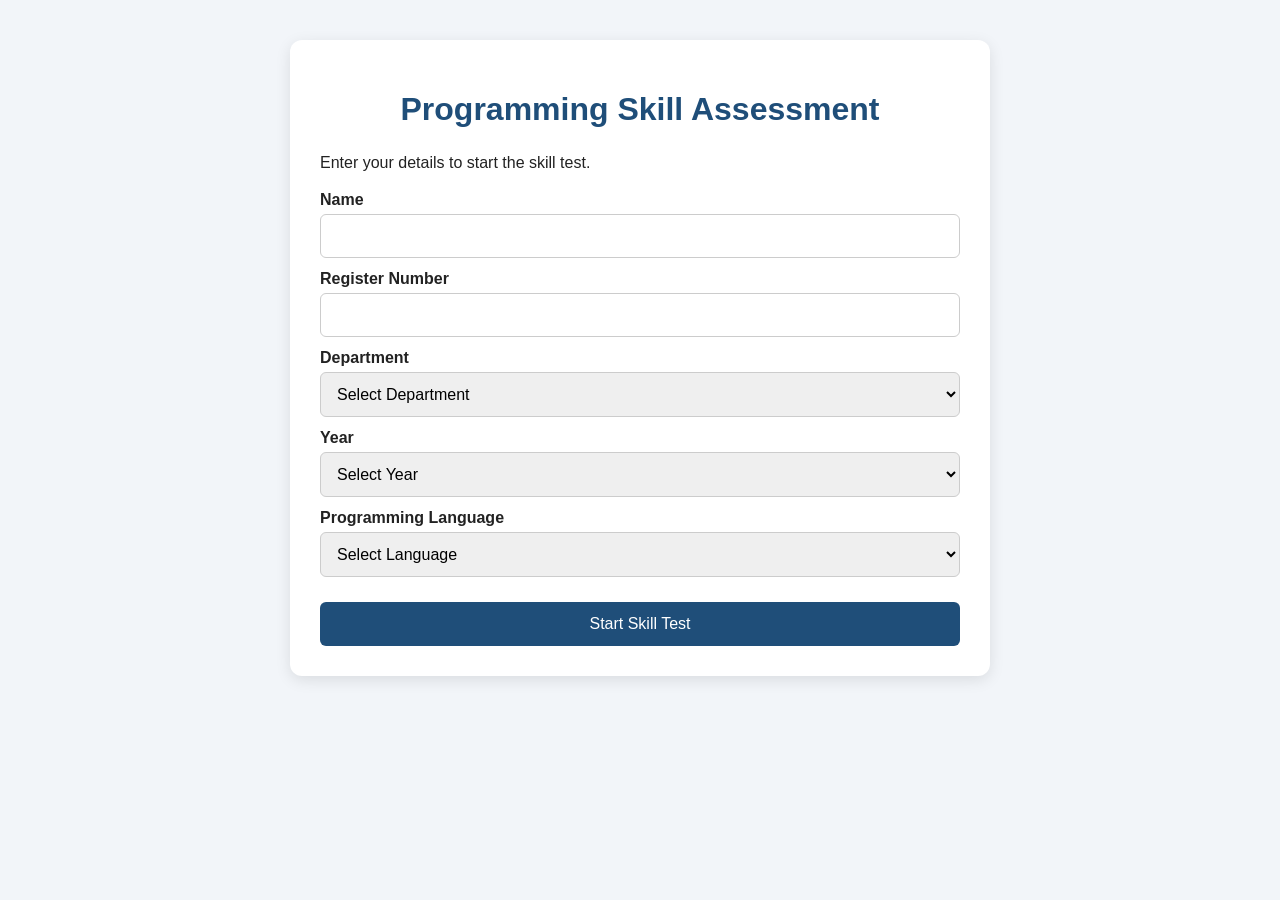
==== index.html @ f8fab147 "Add files via upload" ====
<!DOCTYPE html>
<html lang="en">
<head>
    <meta charset="UTF-8">
    <meta name="viewport" content="width=device-width, initial-scale=1.0">

    <title>Programming Skill Assessment</title>

    <link rel="stylesheet" href="style.css">
</head>

<body>

    <div class="container">

        <h1>Programming Skill Assessment</h1>

        <p>Enter your details to start the skill test.</p>

        <form id="studentForm">

            <label>Name</label>
            <input type="text" id="name" required>

            <label>Register Number</label>
            <input type="text" id="registerNo" required>

            <label>Department</label>
            <select id="department" required>
                <option value="">Select Department</option>
                <option value="CSE">CSE</option>
                <option value="ECE">ECE</option>
                <option value="EEE">EEE</option>
                <option value="IT">IT</option>
            </select>

            <label>Year</label>
            <select id="year" required>
                <option value="">Select Year</option>
                <option value="1st Year">1st Year</option>
                <option value="2nd Year">2nd Year</option>
                <option value="3rd Year">3rd Year</option>
                <option value="4th Year">4th Year</option>
            </select>

            <label>Programming Language</label>
            <select id="language" required>
                <option value="">Select Language</option>
                <option value="Python">Python</option>
                <option value="Java">Java</option>
                <option value="C">C</option>
                <option value="C++">C++</option>
            </select>

            <button type="submit" id="startButton">
                Start Skill Test
            </button>

        </form>

    </div>

    <script src="./script.js"></script>

</body>
</html>
---- style.css ----
* {
    box-sizing: border-box;
}

body {
    margin: 0;
    padding: 0;
    font-family: Arial, sans-serif;
    background: #f2f5f9;
    color: #222;
}

.container {
    width: 90%;
    max-width: 700px;
    margin: 40px auto;
    padding: 30px;
    background: white;
    border-radius: 12px;
    box-shadow: 0 4px 15px rgba(0, 0, 0, 0.1);
}

h1 {
    text-align: center;
    color: #1f4e79;
}

h2 {
    color: #1f4e79;
    margin-top: 25px;
}

h3 {
    color: #333;
    margin-top: 25px;
}

p {
    line-height: 1.6;
}

label {
    display: block;
    margin-top: 12px;
    font-weight: bold;
}

input[type="text"] {
    width: 100%;
    padding: 12px;
    margin-top: 5px;
    border: 1px solid #ccc;
    border-radius: 6px;
    font-size: 16px;
}

select {
    width: 100%;
    padding: 12px;
    margin-top: 5px;
    border: 1px solid #ccc;
    border-radius: 6px;
    font-size: 16px;
}

input[type="radio"] {
    width: auto;
    margin-right: 8px;
}

#skillTestForm label {
    font-weight: normal;
    padding: 10px;
    background: #f7f9fb;
    border-radius: 6px;
}

button {
    width: 100%;
    padding: 13px;
    margin-top: 25px;
    border: none;
    border-radius: 6px;
    background: #1f4e79;
    color: white;
    font-size: 16px;
    cursor: pointer;
}

button:hover {
    background: #163a5c;
}

.result-box {
    margin-top: 20px;
    padding: 20px;
    background: #f7f9fb;
    border-radius: 10px;
}

.score {
    font-size: 32px;
    font-weight: bold;
    text-align: center;
    color: #1f4e79;
}

.level {
    font-size: 24px;
    font-weight: bold;
    text-align: center;
}

.progress-container {
    margin-top: 20px;
}

progress {
    width: 100%;
    height: 25px;
}

.recommendation {
    margin-top: 20px;
    padding: 15px;
    background: #eef5ff;
    border-radius: 8px;
}
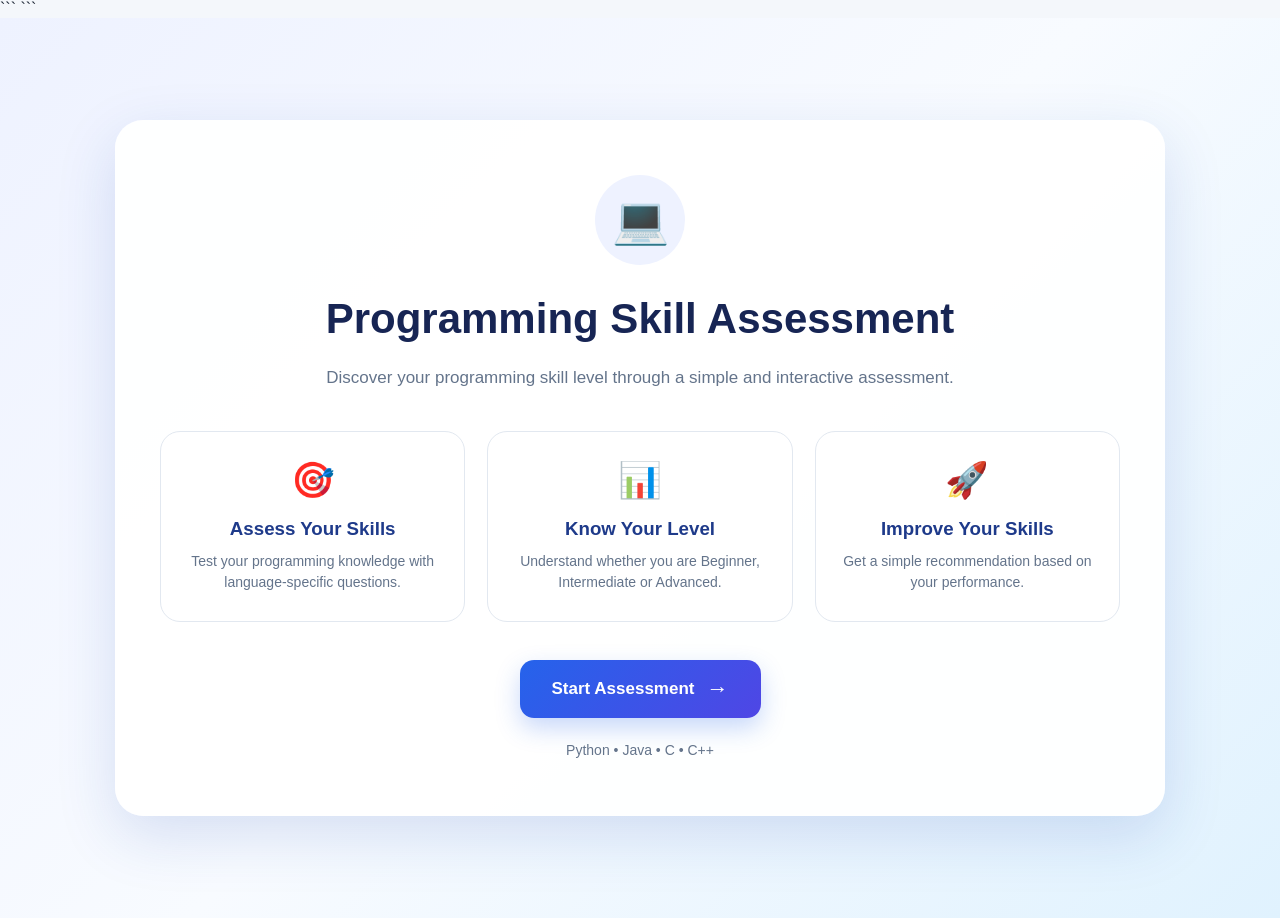
==== commit e19356f3: "Add files via upload" ====
--- a/index.html
+++ b/index.html
@@ -1,66 +1,126 @@
 <!DOCTYPE html>
+
 <html lang="en">
+
 <head>
-    <meta charset="UTF-8">
-    <meta name="viewport" content="width=device-width, initial-scale=1.0">
 
-    <title>Programming Skill Assessment</title>
 
-    <link rel="stylesheet" href="style.css">
+<meta charset="UTF-8">
+
+<meta name="viewport" content="width=device-width, initial-scale=1.0">
+
+<title>Programming Skill Assessment</title>
+
+<link rel="stylesheet" href="style.css">
+```
+
 </head>
 
 <body>
 
-    <div class="container">
+```
+<div class="welcome-page">
 
-        <h1>Programming Skill Assessment</h1>
+    <div class="welcome-card">
 
-        <p>Enter your details to start the skill test.</p>
+        <div class="welcome-icon">
+            💻
+        </div>
 
-        <form id="studentForm">
+        <h1>
+            Programming Skill Assessment
+        </h1>
 
-            <label>Name</label>
-            <input type="text" id="name" required>
+        <p class="welcome-subtitle">
+            Discover your programming skill level
+            through a simple and interactive assessment.
+        </p>
 
-            <label>Register Number</label>
-            <input type="text" id="registerNo" required>
 
-            <label>Department</label>
-            <select id="department" required>
-                <option value="">Select Department</option>
-                <option value="CSE">CSE</option>
-                <option value="ECE">ECE</option>
-                <option value="EEE">EEE</option>
-                <option value="IT">IT</option>
-            </select>
+        <div class="features">
 
-            <label>Year</label>
-            <select id="year" required>
-                <option value="">Select Year</option>
-                <option value="1st Year">1st Year</option>
-                <option value="2nd Year">2nd Year</option>
-                <option value="3rd Year">3rd Year</option>
-                <option value="4th Year">4th Year</option>
-            </select>
+            <div class="feature-card">
 
-            <label>Programming Language</label>
-            <select id="language" required>
-                <option value="">Select Language</option>
-                <option value="Python">Python</option>
-                <option value="Java">Java</option>
-                <option value="C">C</option>
-                <option value="C++">C++</option>
-            </select>
+                <div class="feature-icon">
+                    🎯
+                </div>
 
-            <button type="submit" id="startButton">
-                Start Skill Test
-            </button>
+                <h3>
+                    Assess Your Skills
+                </h3>
 
-        </form>
+                <p>
+                    Test your programming knowledge
+                    with language-specific questions.
+                </p>
+
+            </div>
+
+
+            <div class="feature-card">
+
+                <div class="feature-icon">
+                    📊
+                </div>
+
+                <h3>
+                    Know Your Level
+                </h3>
+
+                <p>
+                    Understand whether you are
+                    Beginner, Intermediate or Advanced.
+                </p>
+
+            </div>
+
+
+            <div class="feature-card">
+
+                <div class="feature-icon">
+                    🚀
+                </div>
+
+                <h3>
+                    Improve Your Skills
+                </h3>
+
+                <p>
+                    Get a simple recommendation
+                    based on your performance.
+                </p>
+
+            </div>
+
+        </div>
+
+
+        <a
+            href="register.html"
+            class="start-button"
+        >
+
+            Start Assessment
+
+            <span>
+                →
+            </span>
+
+        </a>
+
+
+        <p class="welcome-note">
+            Python • Java • C • C++
+        </p>
 
     </div>
 
-    <script src="./script.js"></script>
+</div>
+
+
+<script src="script.js"></script>
+
 
 </body>
-</html>+
+</html>
--- a/style.css
+++ b/style.css
@@ -1,129 +1,970 @@
-
 * {
-    box-sizing: border-box;
+  box-sizing: border-box;
+  margin: 0;
+  padding: 0;
+  }
+
+html {
+scroll-behavior: smooth;
 }
 
 body {
-    margin: 0;
-    padding: 0;
-    font-family: Arial, sans-serif;
-    background: #f2f5f9;
-    color: #222;
-}
-
-.container {
-    width: 90%;
-    max-width: 700px;
-    margin: 40px auto;
-    padding: 30px;
-    background: white;
-    border-radius: 12px;
-    box-shadow: 0 4px 15px rgba(0, 0, 0, 0.1);
-}
-
-h1 {
-    text-align: center;
-    color: #1f4e79;
-}
-
-h2 {
-    color: #1f4e79;
-    margin-top: 25px;
-}
-
-h3 {
-    color: #333;
-    margin-top: 25px;
-}
-
+font-family: Arial, Helvetica, sans-serif;
+color: #1f2937;
+background: #f4f7fb;
+}
+
+/* =====================================================
+COMMON
+===================================================== */
+
+button,
+input,
+select {
+font-family: inherit;
+}
+
+button {
+cursor: pointer;
+}
+
+h1,
+h2,
+h3,
 p {
-    line-height: 1.6;
-}
-
-label {
-    display: block;
-    margin-top: 12px;
-    font-weight: bold;
-}
-
-input[type="text"] {
-    width: 100%;
-    padding: 12px;
-    margin-top: 5px;
-    border: 1px solid #ccc;
-    border-radius: 6px;
-    font-size: 16px;
-}
-
-select {
-    width: 100%;
-    padding: 12px;
-    margin-top: 5px;
-    border: 1px solid #ccc;
-    border-radius: 6px;
-    font-size: 16px;
-}
-
-input[type="radio"] {
-    width: auto;
-    margin-right: 8px;
-}
-
-#skillTestForm label {
-    font-weight: normal;
-    padding: 10px;
-    background: #f7f9fb;
-    border-radius: 6px;
-}
-
-button {
-    width: 100%;
-    padding: 13px;
-    margin-top: 25px;
-    border: none;
-    border-radius: 6px;
-    background: #1f4e79;
-    color: white;
-    font-size: 16px;
-    cursor: pointer;
-}
-
-button:hover {
-    background: #163a5c;
-}
+line-height: 1.5;
+}
+
+/* =====================================================
+WELCOME PAGE
+===================================================== */
+
+.welcome-page {
+min-height: 100vh;
+display: flex;
+align-items: center;
+justify-content: center;
+padding: 40px 20px;
+background: linear-gradient(
+135deg,
+#eef2ff,
+#f8fbff,
+#e0f2fe
+);
+}
+
+.welcome-card {
+width: 100%;
+max-width: 1050px;
+padding: 55px 45px;
+background: rgba(255, 255, 255, 0.96);
+border-radius: 28px;
+text-align: center;
+box-shadow: 0 20px 60px rgba(30, 64, 175, 0.15);
+}
+
+.welcome-icon {
+width: 90px;
+height: 90px;
+margin: 0 auto 22px;
+display: flex;
+align-items: center;
+justify-content: center;
+background: #eef2ff;
+border-radius: 50%;
+font-size: 46px;
+}
+
+.welcome-card h1 {
+font-size: 42px;
+color: #172554;
+margin-bottom: 15px;
+}
+
+.welcome-subtitle {
+max-width: 650px;
+margin: 0 auto 40px;
+color: #64748b;
+font-size: 17px;
+}
+
+/* FEATURES */
+
+.features {
+display: grid;
+grid-template-columns: repeat(3, 1fr);
+gap: 22px;
+margin-bottom: 38px;
+}
+
+.feature-card {
+padding: 28px 22px;
+border: 1px solid #e2e8f0;
+border-radius: 20px;
+background: #ffffff;
+transition: 0.3s ease;
+}
+
+.feature-card:hover {
+transform: translateY(-6px);
+box-shadow: 0 15px 35px rgba(15, 23, 42, 0.10);
+}
+
+.feature-icon {
+font-size: 35px;
+margin-bottom: 14px;
+}
+
+.feature-card h3 {
+color: #1e3a8a;
+margin-bottom: 8px;
+}
+
+.feature-card p {
+color: #64748b;
+font-size: 14px;
+}
+
+/* START BUTTON */
+
+.start-button {
+display: inline-flex;
+align-items: center;
+justify-content: center;
+gap: 12px;
+padding: 16px 32px;
+border-radius: 14px;
+background: linear-gradient(
+135deg,
+#2563eb,
+#4f46e5
+);
+color: white;
+font-size: 17px;
+font-weight: bold;
+text-decoration: none;
+border: none;
+box-shadow: 0 10px 25px rgba(37, 99, 235, 0.25);
+transition: 0.3s ease;
+}
+
+.start-button:hover {
+transform: translateY(-3px);
+box-shadow: 0 15px 30px rgba(37, 99, 235, 0.35);
+}
+
+.start-button span {
+font-size: 22px;
+}
+
+.welcome-note {
+margin-top: 22px;
+color: #64748b;
+font-size: 14px;
+}
+
+/* =====================================================
+REGISTRATION PAGE
+===================================================== */
+
+.registration-page {
+min-height: 100vh;
+display: flex;
+justify-content: center;
+align-items: center;
+padding: 40px 20px;
+background: linear-gradient(
+135deg,
+#eef2ff,
+#f8fafc
+);
+}
+
+.registration-card {
+width: 100%;
+max-width: 550px;
+padding: 42px;
+background: white;
+border-radius: 26px;
+box-shadow: 0 20px 55px rgba(15, 23, 42, 0.12);
+}
+
+.registration-icon {
+width: 75px;
+height: 75px;
+display: flex;
+align-items: center;
+justify-content: center;
+margin: 0 auto 20px;
+background: #eef2ff;
+border-radius: 50%;
+font-size: 38px;
+}
+
+.registration-card h1 {
+text-align: center;
+color: #172554;
+margin-bottom: 10px;
+font-size: 32px;
+}
+
+.registration-subtitle {
+text-align: center;
+color: #64748b;
+margin-bottom: 32px;
+}
+
+/* INPUT */
+
+.input-group {
+margin-bottom: 20px;
+}
+
+.input-group label {
+display: block;
+margin-bottom: 8px;
+color: #334155;
+font-weight: 600;
+}
+
+.input-group input,
+.input-group select {
+width: 100%;
+padding: 14px 16px;
+border: 1px solid #cbd5e1;
+border-radius: 12px;
+background: #ffffff;
+color: #1e293b;
+font-size: 15px;
+outline: none;
+transition: 0.25s ease;
+}
+
+.input-group input:focus,
+.input-group select:focus {
+border-color: #4f46e5;
+box-shadow: 0 0 0 4px rgba(79, 70, 229, 0.10);
+}
+
+/* CONTINUE */
+
+.continue-button {
+width: 100%;
+margin-top: 8px;
+padding: 15px;
+border: none;
+border-radius: 13px;
+background: linear-gradient(
+135deg,
+#2563eb,
+#4f46e5
+);
+color: white;
+font-size: 16px;
+font-weight: bold;
+transition: 0.3s ease;
+}
+
+.continue-button:hover {
+transform: translateY(-2px);
+box-shadow: 0 12px 25px rgba(37, 99, 235, 0.25);
+}
+
+.continue-button span {
+margin-left: 8px;
+font-size: 20px;
+}
+
+.registration-note {
+margin-top: 22px;
+text-align: center;
+color: #64748b;
+font-size: 13px;
+}
+
+/* =====================================================
+LANGUAGE PAGE
+===================================================== */
+
+.language-page {
+min-height: 100vh;
+padding: 50px 20px;
+background: linear-gradient(
+135deg,
+#eef2ff,
+#f8fafc,
+#e0f2fe
+);
+}
+
+.language-wrapper {
+width: 100%;
+max-width: 1050px;
+margin: auto;
+}
+
+/* HEADER */
+
+.language-header {
+text-align: center;
+margin-bottom: 30px;
+}
+
+.language-icon {
+width: 75px;
+height: 75px;
+display: flex;
+align-items: center;
+justify-content: center;
+margin: 0 auto 18px;
+border-radius: 50%;
+background: white;
+font-size: 38px;
+box-shadow: 0 10px 25px rgba(15, 23, 42, 0.08);
+}
+
+.language-header h1 {
+color: #172554;
+font-size: 36px;
+margin-bottom: 10px;
+}
+
+.language-header p {
+color: #64748b;
+}
+
+/* STUDENT CARD */
+
+.student-mini-card {
+display: flex;
+justify-content: space-between;
+align-items: center;
+gap: 20px;
+padding: 22px 25px;
+margin-bottom: 35px;
+background: white;
+border-radius: 18px;
+border: 1px solid #e2e8f0;
+box-shadow: 0 10px 30px rgba(15, 23, 42, 0.07);
+}
+
+.student-details-left {
+min-width: 0;
+}
+
+.student-mini-name {
+font-size: 21px;
+font-weight: bold;
+color: #1e3a8a;
+margin-bottom: 6px;
+}
+
+.student-mini-details {
+display: flex;
+flex-wrap: wrap;
+gap: 7px;
+color: #64748b;
+font-size: 14px;
+}
+
+.student-icon {
+font-size: 35px;
+}
+
+/* LANGUAGE TITLE */
+
+.language-selection {
+text-align: center;
+margin-bottom: 25px;
+}
+
+.language-selection h2 {
+color: #1e293b;
+font-size: 26px;
+margin-bottom: 5px;
+}
+
+.language-selection p {
+color: #64748b;
+}
+
+/* LANGUAGE GRID */
+
+.language-grid {
+display: grid;
+grid-template-columns: repeat(4, 1fr);
+gap: 20px;
+}
+
+.language-card {
+padding: 30px 20px;
+text-align: center;
+background: white;
+border: 2px solid transparent;
+border-radius: 20px;
+box-shadow: 0 10px 30px rgba(15, 23, 42, 0.07);
+cursor: pointer;
+transition: 0.3s ease;
+}
+
+.language-card:hover {
+transform: translateY(-7px);
+box-shadow: 0 18px 35px rgba(15, 23, 42, 0.12);
+}
+
+.language-card.selected {
+border-color: #4f46e5;
+background: #eef2ff;
+transform: translateY(-5px);
+box-shadow: 0 15px 35px rgba(79, 70, 229, 0.18);
+}
+
+.language-logo {
+font-size: 48px;
+margin-bottom: 15px;
+}
+
+.language-card h2 {
+color: #1e293b;
+margin-bottom: 8px;
+}
+
+.language-card p {
+color: #64748b;
+font-size: 13px;
+}
+
+/* START TEST */
+
+.language-start {
+display: flex;
+align-items: center;
+justify-content: center;
+gap: 10px;
+width: 100%;
+max-width: 400px;
+margin: 35px auto 0;
+padding: 16px;
+border: none;
+border-radius: 14px;
+background: #cbd5e1;
+color: #64748b;
+font-size: 16px;
+font-weight: bold;
+transition: 0.3s ease;
+}
+
+.language-start:disabled {
+cursor: not-allowed;
+}
+
+.language-start.active {
+background: linear-gradient(
+135deg,
+#2563eb,
+#4f46e5
+);
+color: white;
+cursor: pointer;
+box-shadow: 0 10px 25px rgba(37, 99, 235, 0.22);
+}
+
+.language-start.active:hover {
+transform: translateY(-3px);
+}
+
+.language-message {
+margin-top: 12px;
+text-align: center;
+color: #64748b;
+font-size: 13px;
+}
+
+/* =====================================================
+SKILL TEST PAGE
+===================================================== */
+
+.test-page {
+min-height: 100vh;
+padding: 40px 20px;
+background: #f4f7fb;
+}
+
+.test-container {
+width: 100%;
+max-width: 900px;
+margin: auto;
+}
+
+/* HEADER */
+
+.test-header {
+padding: 35px;
+text-align: center;
+background: white;
+border-radius: 22px;
+margin-bottom: 22px;
+box-shadow: 0 10px 30px rgba(15, 23, 42, 0.07);
+}
+
+.test-icon {
+font-size: 42px;
+margin-bottom: 12px;
+}
+
+.test-header h1 {
+color: #172554;
+font-size: 32px;
+margin-bottom: 8px;
+}
+
+.test-header p {
+color: #64748b;
+}
+
+/* STUDENT INFO */
+
+.student-info {
+display: grid;
+grid-template-columns: repeat(4, 1fr);
+gap: 15px;
+padding: 20px;
+margin-bottom: 25px;
+background: white;
+border-radius: 18px;
+box-shadow: 0 8px 25px rgba(15, 23, 42, 0.06);
+}
+
+.student-test-item {
+display: flex;
+flex-direction: column;
+gap: 5px;
+}
+
+.student-test-item strong {
+color: #64748b;
+font-size: 12px;
+text-transform: uppercase;
+}
+
+.student-test-item span {
+color: #1e293b;
+font-weight: 600;
+}
+
+/* QUESTION */
+
+.question-card {
+padding: 28px;
+margin-bottom: 20px;
+background: white;
+border-radius: 18px;
+box-shadow: 0 8px 25px rgba(15, 23, 42, 0.06);
+}
+
+.question-number {
+display: inline-block;
+margin-bottom: 13px;
+padding: 6px 12px;
+border-radius: 20px;
+background: #eef2ff;
+color: #4338ca;
+font-size: 13px;
+font-weight: bold;
+}
+
+.question-card h3 {
+color: #1e293b;
+font-size: 17px;
+margin-bottom: 20px;
+}
+
+/* OPTIONS */
+
+.options {
+display: grid;
+gap: 10px;
+}
+
+.option-label {
+display: flex;
+align-items: center;
+gap: 12px;
+padding: 13px 15px;
+border: 1px solid #e2e8f0;
+border-radius: 11px;
+cursor: pointer;
+color: #475569;
+transition: 0.2s ease;
+}
+
+.option-label:hover {
+background: #f8fafc;
+border-color: #a5b4fc;
+}
+
+.option-label input {
+accent-color: #4f46e5;
+}
+
+.option-label input:checked + span {
+color: #4338ca;
+font-weight: bold;
+}
+
+/* SUBMIT */
+
+.submit-test-button {
+display: flex;
+align-items: center;
+justify-content: center;
+gap: 10px;
+width: 100%;
+padding: 17px;
+margin-top: 10px;
+border: none;
+border-radius: 14px;
+background: linear-gradient(
+135deg,
+#2563eb,
+#4f46e5
+);
+color: white;
+font-size: 17px;
+font-weight: bold;
+box-shadow: 0 10px 25px rgba(37, 99, 235, 0.22);
+transition: 0.3s ease;
+}
+
+.submit-test-button:hover {
+transform: translateY(-3px);
+}
+
+.submit-test-button span {
+font-size: 21px;
+}
+
+/* =====================================================
+RESULT PAGE
+===================================================== */
+
+.result-page {
+min-height: 100vh;
+padding: 45px 20px;
+background: linear-gradient(
+135deg,
+#eef2ff,
+#f8fafc
+);
+}
+
+.result-container {
+width: 100%;
+max-width: 900px;
+margin: auto;
+}
+
+/* HEADER */
+
+.result-header {
+text-align: center;
+padding: 35px;
+background: white;
+border-radius: 22px;
+margin-bottom: 20px;
+box-shadow: 0 10px 30px rgba(15, 23, 42, 0.07);
+}
+
+.result-icon {
+font-size: 48px;
+margin-bottom: 10px;
+}
+
+.result-header h1 {
+color: #172554;
+font-size: 34px;
+margin-bottom: 8px;
+}
+
+.result-header p {
+color: #64748b;
+}
+
+/* STUDENT RESULT */
+
+.student-result {
+display: grid;
+grid-template-columns: repeat(4, 1fr);
+gap: 15px;
+padding: 22px;
+margin-bottom: 20px;
+background: white;
+border-radius: 18px;
+box-shadow: 0 8px 25px rgba(15, 23, 42, 0.06);
+}
+
+.student-result-item {
+display: flex;
+flex-direction: column;
+gap: 5px;
+}
+
+.result-label {
+color: #64748b;
+font-size: 12px;
+text-transform: uppercase;
+}
+
+.student-result-item strong {
+color: #1e293b;
+}
+
+/* SCORE BOX */
 
 .result-box {
-    margin-top: 20px;
+display: grid;
+grid-template-columns: repeat(3, 1fr);
+gap: 15px;
+margin-bottom: 20px;
+}
+
+.result-score-section {
+padding: 28px 20px;
+text-align: center;
+background: white;
+border-radius: 18px;
+box-shadow: 0 8px 25px rgba(15, 23, 42, 0.06);
+}
+
+.result-score-section p {
+color: #64748b;
+margin-bottom: 10px;
+font-size: 14px;
+}
+
+.score,
+.percentage,
+.level {
+font-size: 28px;
+font-weight: bold;
+color: #4338ca;
+}
+
+/* PROGRESS */
+
+.progress-wrapper {
+padding: 22px;
+margin-bottom: 20px;
+background: white;
+border-radius: 18px;
+box-shadow: 0 8px 25px rgba(15, 23, 42, 0.06);
+}
+
+.progress-title {
+display: flex;
+justify-content: space-between;
+margin-bottom: 10px;
+color: #475569;
+font-size: 14px;
+font-weight: 600;
+}
+
+.progress {
+width: 100%;
+height: 12px;
+overflow: hidden;
+background: #e2e8f0;
+border-radius: 20px;
+}
+
+.progress-bar {
+width: 0;
+height: 100%;
+background: linear-gradient(
+90deg,
+#2563eb,
+#4f46e5
+);
+border-radius: 20px;
+transition: width 1s ease;
+}
+
+/* RECOMMENDATION */
+
+.recommendation {
+display: flex;
+align-items: flex-start;
+gap: 16px;
+padding: 25px;
+margin-bottom: 25px;
+background: #eef2ff;
+border: 1px solid #c7d2fe;
+border-radius: 18px;
+}
+
+.recommendation-icon {
+font-size: 32px;
+}
+
+.recommendation h3 {
+color: #312e81;
+margin-bottom: 5px;
+}
+
+.recommendation p {
+color: #475569;
+}
+
+/* RESULT BUTTONS */
+
+.result-actions {
+display: grid;
+grid-template-columns: 1fr 1fr;
+gap: 15px;
+}
+
+.result-button {
+padding: 15px;
+border: none;
+border-radius: 13px;
+font-size: 15px;
+font-weight: bold;
+transition: 0.3s ease;
+}
+
+.result-button:hover {
+transform: translateY(-3px);
+}
+
+.same-test {
+background: #2563eb;
+color: white;
+}
+
+.another-test {
+background: #4f46e5;
+color: white;
+}
+
+.result-footer {
+text-align: center;
+margin-top: 25px;
+color: #64748b;
+font-size: 13px;
+}
+
+/* =====================================================
+RESPONSIVE DESIGN
+===================================================== */
+
+@media (max-width: 850px) {
+
+
+.features {
+    grid-template-columns: 1fr;
+}
+
+.language-grid {
+    grid-template-columns: repeat(2, 1fr);
+}
+
+.student-info {
+    grid-template-columns: repeat(2, 1fr);
+}
+
+.student-result {
+    grid-template-columns: repeat(2, 1fr);
+}
+
+
+}
+
+@media (max-width: 700px) {
+
+
+.welcome-card {
+    padding: 40px 25px;
+}
+
+.welcome-card h1 {
+    font-size: 32px;
+}
+
+.registration-card {
+    padding: 30px 22px;
+}
+
+.language-header h1 {
+    font-size: 30px;
+}
+
+.test-header h1 {
+    font-size: 27px;
+}
+
+.result-header h1 {
+    font-size: 28px;
+}
+
+.result-box {
+    grid-template-columns: 1fr;
+}
+
+
+}
+
+@media (max-width: 550px) {
+
+
+.welcome-page,
+.registration-page,
+.language-page,
+.test-page,
+.result-page {
+    padding: 25px 15px;
+}
+
+.welcome-card {
+    padding: 30px 18px;
+    border-radius: 20px;
+}
+
+.welcome-card h1 {
+    font-size: 27px;
+}
+
+.welcome-subtitle {
+    font-size: 15px;
+}
+
+.language-grid {
+    grid-template-columns: 1fr;
+}
+
+.student-mini-card {
+    align-items: flex-start;
+}
+
+.student-info {
+    grid-template-columns: 1fr;
+}
+
+.student-result {
+    grid-template-columns: 1fr;
+}
+
+.result-actions {
+    grid-template-columns: 1fr;
+}
+
+.question-card {
     padding: 20px;
-    background: #f7f9fb;
-    border-radius: 10px;
-}
-
-.score {
-    font-size: 32px;
-    font-weight: bold;
-    text-align: center;
-    color: #1f4e79;
-}
-
-.level {
-    font-size: 24px;
-    font-weight: bold;
-    text-align: center;
-}
-
-.progress-container {
-    margin-top: 20px;
-}
-
-progress {
-    width: 100%;
-    height: 25px;
-}
-
-.recommendation {
-    margin-top: 20px;
-    padding: 15px;
-    background: #eef5ff;
-    border-radius: 8px;
-}
+}
+
+.test-header,
+.result-header {
+    padding: 25px 18px;
+}
+
+
+}
